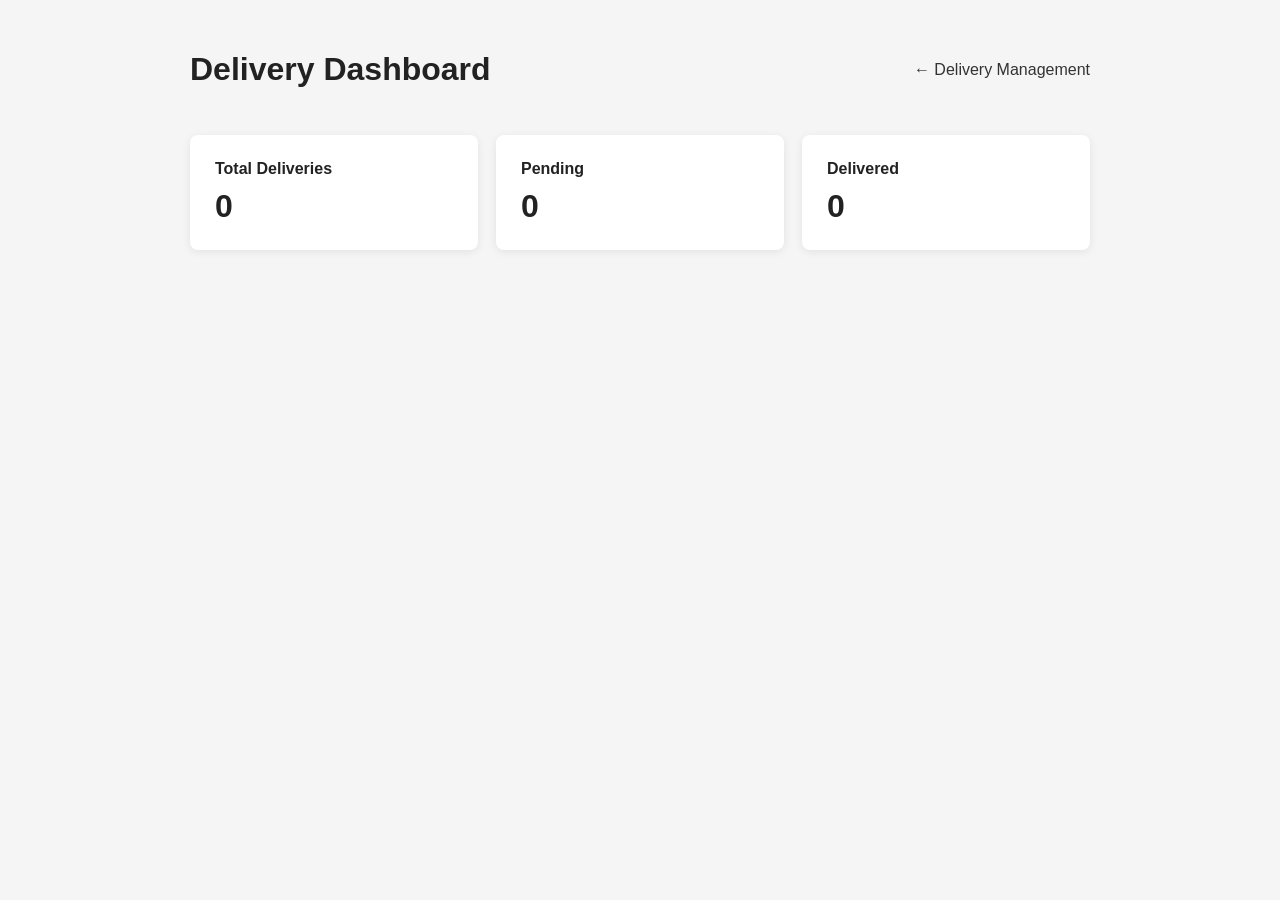
==== src/main/resources/templates/dashboard.html @ 8f83f923 "Complete MVP dashboard and role workflow" ====
<!DOCTYPE html>
<html lang="en">
<head>
    <meta charset="UTF-8">
    <meta name="viewport" content="width=device-width, initial-scale=1.0">
    <title>Delivery Dashboard</title>
    <style>
        body {
            font-family: Arial, sans-serif;
            margin: 0;
            padding: 30px;
            background: #f5f5f5;
            color: #222;
        }
        .container {
            max-width: 900px;
            margin: auto;
        }
        .header {
            display: flex;
            justify-content: space-between;
            align-items: center;
            margin-bottom: 25px;
        }
        .header a {
            text-decoration: none;
            color: #333;
        }
        .cards {
            display: grid;
            grid-template-columns: repeat(3, 1fr);
            gap: 18px;
        }
        .card {
            background: white;
            padding: 25px;
            border-radius: 8px;
            box-shadow: 0 2px 8px rgba(0,0,0,.08);
        }
        .card h2 {
            margin: 0 0 10px;
            font-size: 16px;
        }
        .number {
            font-size: 32px;
            font-weight: bold;
        }
        @media (max-width: 700px) {
            .cards { grid-template-columns: 1fr; }
        }
    </style>
</head>
<body>
<div class="container">
    <div class="header">
        <h1>Delivery Dashboard</h1>
        <a href="/deliveries">← Delivery Management</a>
    </div>

    <div class="cards">
        <div class="card">
            <h2>Total Deliveries</h2>
            <div class="number" th:text="${total}">0</div>
        </div>

        <div class="card">
            <h2>Pending</h2>
            <div class="number" th:text="${pending}">0</div>
        </div>

        <div class="card">
            <h2>Delivered</h2>
            <div class="number" th:text="${delivered}">0</div>
        </div>
    </div>
</div>
</body>
</html>
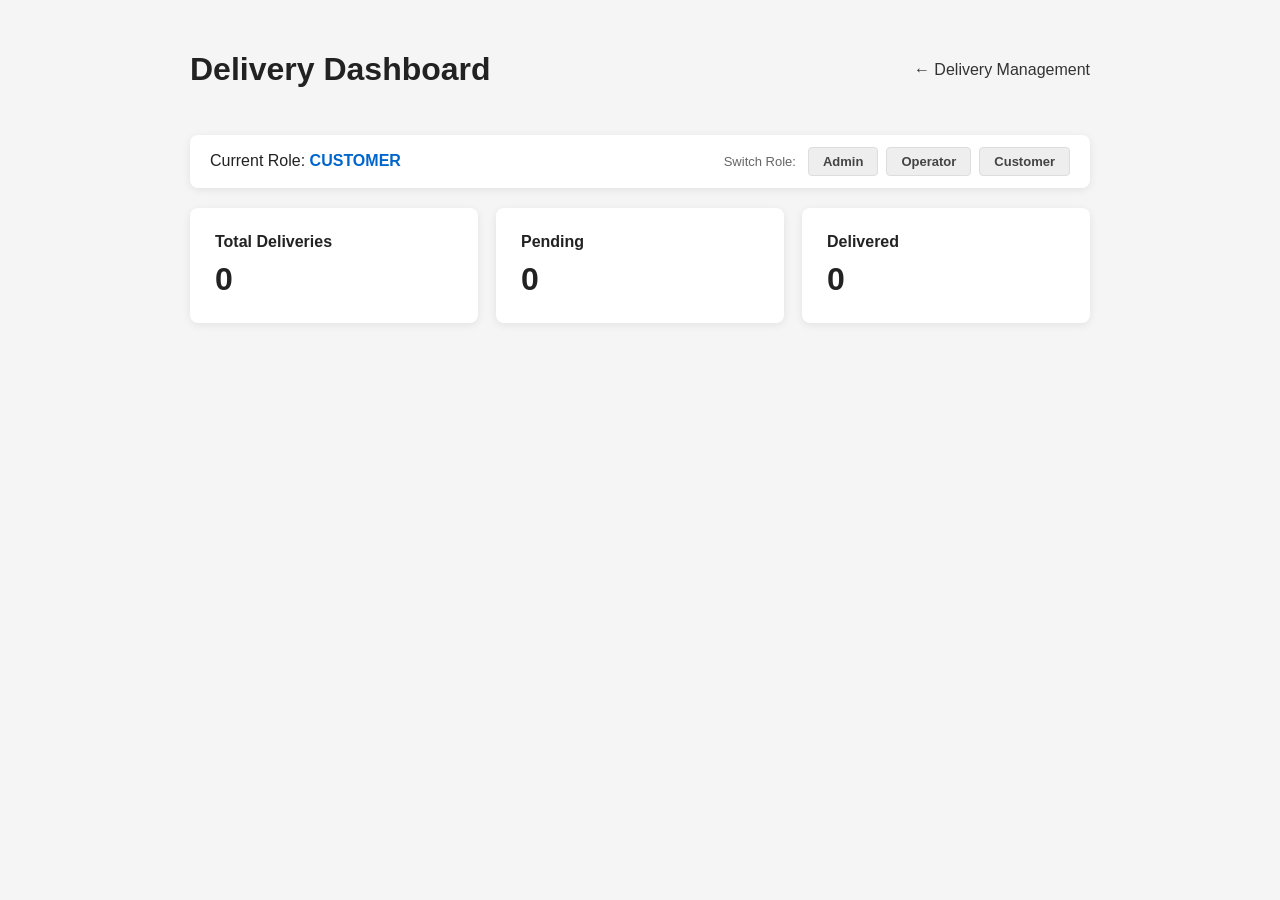
==== commit 299b0df6: "feat: add dashboard and role management controllers, views, and tests" ====
--- a/src/main/resources/templates/dashboard.html
+++ b/src/main/resources/templates/dashboard.html
@@ -47,6 +47,46 @@
         }
         @media (max-width: 700px) {
             .cards { grid-template-columns: 1fr; }
+            .role-bar { flex-direction: column; gap: 10px; align-items: flex-start; }
+        }
+        .role-bar {
+            display: flex;
+            align-items: center;
+            justify-content: space-between;
+            background: white;
+            padding: 12px 20px;
+            border-radius: 8px;
+            margin-bottom: 20px;
+            box-shadow: 0 2px 8px rgba(0,0,0,.08);
+        }
+        .role-badge {
+            color: #0066cc;
+            text-transform: uppercase;
+        }
+        .role-buttons {
+            display: flex;
+            align-items: center;
+            gap: 8px;
+        }
+        .role-btn {
+            display: inline-block;
+            padding: 6px 14px;
+            border-radius: 4px;
+            text-decoration: none;
+            font-size: 13px;
+            font-weight: 600;
+            color: #444;
+            background: #eee;
+            border: 1px solid #ddd;
+            transition: all 0.2s ease;
+        }
+        .role-btn:hover {
+            background: #e0e0e0;
+        }
+        .role-btn.active {
+            background: #0066cc;
+            color: white;
+            border-color: #0055aa;
         }
     </style>
 </head>
@@ -55,6 +95,16 @@
     <div class="header">
         <h1>Delivery Dashboard</h1>
         <a href="/deliveries">← Delivery Management</a>
+    </div>
+
+    <div class="role-bar">
+        <div>Current Role: <strong class="role-badge" th:text="${role}">CUSTOMER</strong></div>
+        <div class="role-buttons">
+            <span style="color: #666; font-size: 13px; margin-right: 4px;">Switch Role:</span>
+            <a th:href="@{/role(role='ADMIN', redirect='/dashboard')}" class="role-btn" th:classappend="${role == 'ADMIN'} ? 'active' : ''">Admin</a>
+            <a th:href="@{/role(role='OPERATIONS', redirect='/dashboard')}" class="role-btn" th:classappend="${role == 'OPERATIONS'} ? 'active' : ''">Operator</a>
+            <a th:href="@{/role(role='CUSTOMER', redirect='/dashboard')}" class="role-btn" th:classappend="${role == 'CUSTOMER'} ? 'active' : ''">Customer</a>
+        </div>
     </div>
 
     <div class="cards">
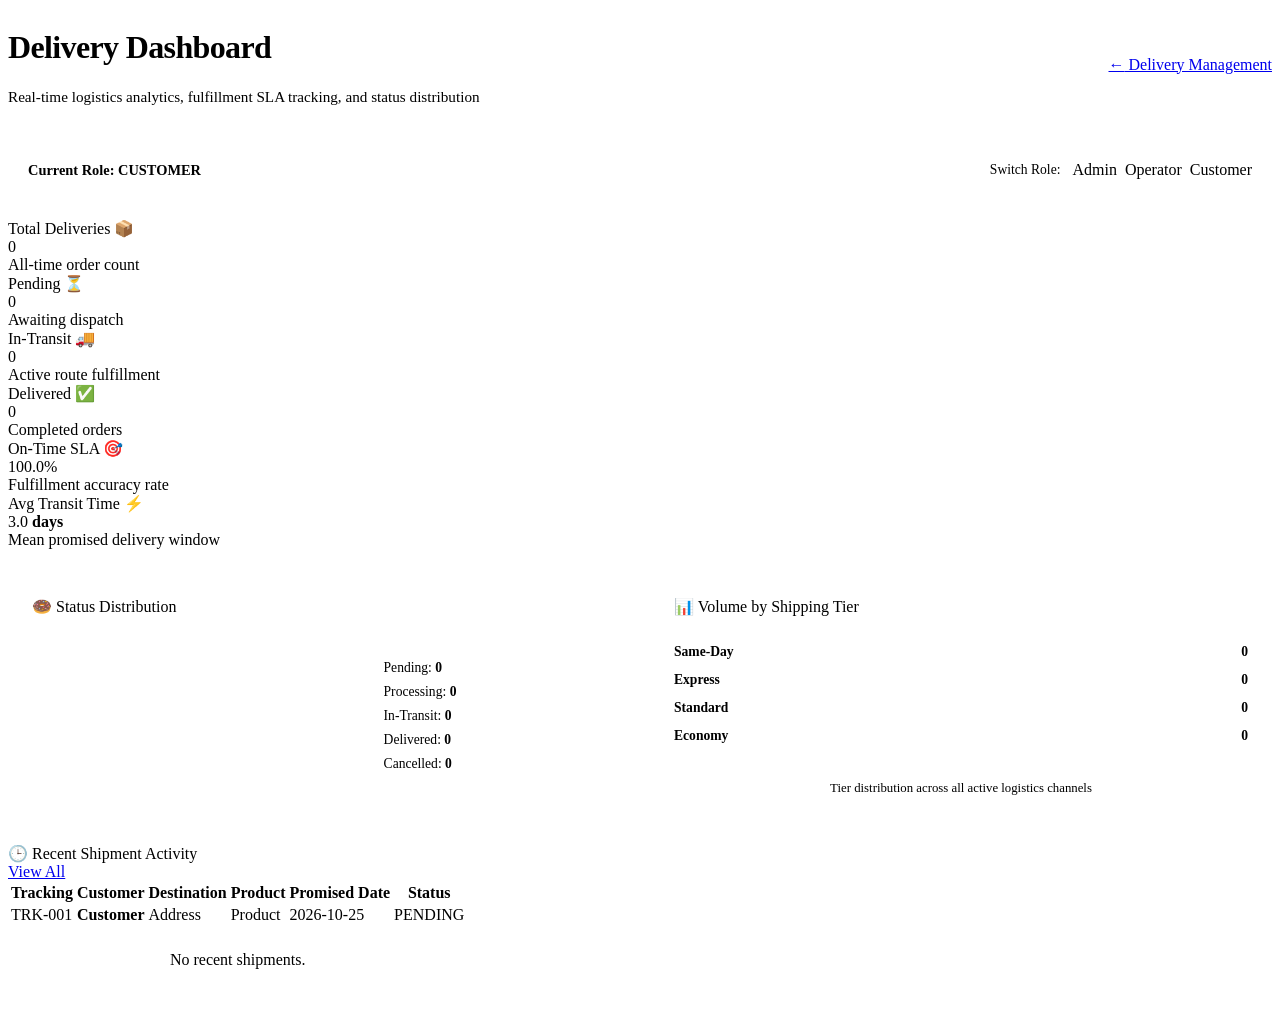
==== commit 3a3195cd: "feat: add application source code, test suites, and comprehensive task reports with screenshots" ====
--- a/src/main/resources/templates/dashboard.html
+++ b/src/main/resources/templates/dashboard.html
@@ -1,128 +1,320 @@
 <!DOCTYPE html>
-<html lang="en">
+<html lang="en" xmlns:th="http://www.thymeleaf.org">
 <head>
     <meta charset="UTF-8">
     <meta name="viewport" content="width=device-width, initial-scale=1.0">
-    <title>Delivery Dashboard</title>
+    <title>Delivery Dashboard - PromiseFlow</title>
+    <link rel="stylesheet" th:href="@{/css/styles.css}">
     <style>
-        body {
-            font-family: Arial, sans-serif;
-            margin: 0;
-            padding: 30px;
-            background: #f5f5f5;
-            color: #222;
-        }
-        .container {
-            max-width: 900px;
-            margin: auto;
-        }
-        .header {
+        .chart-grid {
+            display: grid;
+            grid-template-columns: repeat(auto-fit, minmax(320px, 1fr));
+            gap: 20px;
+            margin: 24px 0;
+        }
+        .chart-card {
+            background: var(--bg-card);
+            border: 1px solid var(--border-color);
+            border-radius: var(--radius-md);
+            padding: 24px;
             display: flex;
+            flex-direction: column;
             justify-content: space-between;
-            align-items: center;
-            margin-bottom: 25px;
-        }
-        .header a {
-            text-decoration: none;
-            color: #333;
-        }
-        .cards {
-            display: grid;
-            grid-template-columns: repeat(3, 1fr);
-            gap: 18px;
-        }
-        .card {
-            background: white;
-            padding: 25px;
-            border-radius: 8px;
-            box-shadow: 0 2px 8px rgba(0,0,0,.08);
-        }
-        .card h2 {
-            margin: 0 0 10px;
-            font-size: 16px;
-        }
-        .number {
-            font-size: 32px;
-            font-weight: bold;
-        }
-        @media (max-width: 700px) {
-            .cards { grid-template-columns: 1fr; }
-            .role-bar { flex-direction: column; gap: 10px; align-items: flex-start; }
-        }
-        .role-bar {
+        }
+        .bar-row {
             display: flex;
             align-items: center;
-            justify-content: space-between;
-            background: white;
-            padding: 12px 20px;
-            border-radius: 8px;
-            margin-bottom: 20px;
-            box-shadow: 0 2px 8px rgba(0,0,0,.08);
-        }
-        .role-badge {
-            color: #0066cc;
-            text-transform: uppercase;
-        }
-        .role-buttons {
-            display: flex;
-            align-items: center;
-            gap: 8px;
-        }
-        .role-btn {
-            display: inline-block;
-            padding: 6px 14px;
-            border-radius: 4px;
-            text-decoration: none;
-            font-size: 13px;
+            gap: 12px;
+            margin-bottom: 12px;
+            font-size: 0.85rem;
+        }
+        .bar-label {
+            width: 90px;
             font-weight: 600;
-            color: #444;
-            background: #eee;
-            border: 1px solid #ddd;
-            transition: all 0.2s ease;
-        }
-        .role-btn:hover {
-            background: #e0e0e0;
-        }
-        .role-btn.active {
-            background: #0066cc;
-            color: white;
-            border-color: #0055aa;
+            color: var(--text-secondary);
+        }
+        .bar-track {
+            flex: 1;
+            height: 12px;
+            background: var(--bg-surface);
+            border-radius: var(--radius-full);
+            overflow: hidden;
+            border: 1px solid var(--border-color);
+        }
+        .bar-fill {
+            height: 100%;
+            border-radius: var(--radius-full);
+            transition: width 0.6s ease;
         }
     </style>
 </head>
 <body>
-<div class="container">
-    <div class="header">
-        <h1>Delivery Dashboard</h1>
-        <a href="/deliveries">← Delivery Management</a>
+    <div th:replace="~{fragments/navbar :: navbar('dashboard')}"></div>
+
+    <div class="container">
+        <!-- Header -->
+        <div style="display: flex; align-items: center; justify-content: space-between; flex-wrap: wrap; gap: 14px; margin-bottom: 24px;">
+            <div>
+                <h1 style="font-size: 2rem; font-weight: 800; letter-spacing: -0.02em;">Delivery Dashboard</h1>
+                <p style="color: var(--text-secondary); font-size: 0.95rem;">Real-time logistics analytics, fulfillment SLA tracking, and status distribution</p>
+            </div>
+            <a href="/deliveries" class="btn btn-secondary">
+                <span>←</span> Delivery Management
+            </a>
+        </div>
+
+        <!-- Role Switching Bar (Maintains existing role-bar & role-badge classes) -->
+        <div class="card" style="padding: 16px 20px; margin-bottom: 24px; display: flex; align-items: center; justify-content: space-between; flex-wrap: wrap; gap: 12px;">
+            <div style="font-size: 0.9rem; font-weight: 600;">
+                Current Role: <strong class="role-badge" th:text="${role}">CUSTOMER</strong>
+            </div>
+
+            <div style="display: flex; align-items: center; gap: 8px;">
+                <span style="color: var(--text-muted); font-size: 0.85rem; margin-right: 4px;">Switch Role:</span>
+                <a th:href="@{/role(role='ADMIN', redirect='/dashboard')}" class="btn btn-sm btn-secondary" th:classappend="${role == 'ADMIN'} ? 'btn-primary' : ''">Admin</a>
+                <a th:href="@{/role(role='OPERATIONS', redirect='/dashboard')}" class="btn btn-sm btn-secondary" th:classappend="${role == 'OPERATIONS'} ? 'btn-primary' : ''">Operator</a>
+                <a th:href="@{/role(role='CUSTOMER', redirect='/dashboard')}" class="btn btn-sm btn-secondary" th:classappend="${role == 'CUSTOMER'} ? 'btn-primary' : ''">Customer</a>
+            </div>
+        </div>
+
+        <!-- Primary KPI Cards (Maintains cards, card, number classes for backwards compatibility) -->
+        <div class="cards kpi-grid">
+            <div class="card kpi-card">
+                <div class="kpi-header">
+                    <span class="kpi-label">Total Deliveries</span>
+                    <span class="kpi-icon">📦</span>
+                </div>
+                <div class="number kpi-value" th:text="${total}">0</div>
+                <div class="kpi-meta">All-time order count</div>
+            </div>
+
+            <div class="card kpi-card">
+                <div class="kpi-header">
+                    <span class="kpi-label">Pending</span>
+                    <span class="kpi-icon">⏳</span>
+                </div>
+                <div class="number kpi-value" th:text="${pending}">0</div>
+                <div class="kpi-meta">Awaiting dispatch</div>
+            </div>
+
+            <div class="card kpi-card">
+                <div class="kpi-header">
+                    <span class="kpi-label">In-Transit</span>
+                    <span class="kpi-icon">🚚</span>
+                </div>
+                <div class="kpi-value" th:text="${shipped}">0</div>
+                <div class="kpi-meta">Active route fulfillment</div>
+            </div>
+
+            <div class="card kpi-card">
+                <div class="kpi-header">
+                    <span class="kpi-label">Delivered</span>
+                    <span class="kpi-icon">✅</span>
+                </div>
+                <div class="number kpi-value" th:text="${delivered}">0</div>
+                <div class="kpi-meta">Completed orders</div>
+            </div>
+
+            <div class="card kpi-card">
+                <div class="kpi-header">
+                    <span class="kpi-label">On-Time SLA</span>
+                    <span class="kpi-icon">🎯</span>
+                </div>
+                <div class="kpi-value"><span th:text="${slaRate}">100.0</span>%</div>
+                <div class="kpi-meta">Fulfillment accuracy rate</div>
+            </div>
+
+            <div class="card kpi-card">
+                <div class="kpi-header">
+                    <span class="kpi-label">Avg Transit Time</span>
+                    <span class="kpi-icon">⚡</span>
+                </div>
+                <div class="kpi-value"><span th:text="${avgDays}">3.0</span> <span style="font-size: 1rem; font-weight: 600;">days</span></div>
+                <div class="kpi-meta">Mean promised delivery window</div>
+            </div>
+        </div>
+
+        <!-- Interactive Charts & Breakdowns -->
+        <div class="chart-grid">
+            <!-- Chart 1: Status Distribution -->
+            <div class="chart-card">
+                <div class="card-title" style="margin-bottom: 20px;">
+                    <span>🍩</span> Status Distribution
+                </div>
+
+                <div style="display: flex; align-items: center; justify-content: center; gap: 24px; flex-wrap: wrap;">
+                    <!-- Pure SVG Donut Chart -->
+                    <svg width="160" height="160" viewBox="0 0 42 42" style="transform: rotate(-90deg);">
+                        <circle cx="21" cy="21" r="15.915" fill="transparent" stroke="var(--bg-surface)" stroke-width="5"></circle>
+                        <!-- Segments calculated via JS -->
+                        <circle id="donutDelivered" cx="21" cy="21" r="15.915" fill="transparent" stroke="var(--status-delivered)" stroke-width="5" stroke-dasharray="0 100" stroke-dashoffset="0"></circle>
+                        <circle id="donutShipped" cx="21" cy="21" r="15.915" fill="transparent" stroke="var(--status-shipped)" stroke-width="5" stroke-dasharray="0 100" stroke-dashoffset="0"></circle>
+                        <circle id="donutProcessing" cx="21" cy="21" r="15.915" fill="transparent" stroke="var(--status-processing)" stroke-width="5" stroke-dasharray="0 100" stroke-dashoffset="0"></circle>
+                        <circle id="donutPending" cx="21" cy="21" r="15.915" fill="transparent" stroke="var(--status-pending)" stroke-width="5" stroke-dasharray="0 100" stroke-dashoffset="0"></circle>
+                    </svg>
+
+                    <div style="display: flex; flex-direction: column; gap: 8px; font-size: 0.85rem;">
+                        <div style="display: flex; align-items: center; gap: 8px;">
+                            <span style="width: 10px; height: 10px; border-radius: 50%; background: var(--status-pending);"></span>
+                            <span>Pending: <strong th:text="${pending}">0</strong></span>
+                        </div>
+                        <div style="display: flex; align-items: center; gap: 8px;">
+                            <span style="width: 10px; height: 10px; border-radius: 50%; background: var(--status-processing);"></span>
+                            <span>Processing: <strong th:text="${processing}">0</strong></span>
+                        </div>
+                        <div style="display: flex; align-items: center; gap: 8px;">
+                            <span style="width: 10px; height: 10px; border-radius: 50%; background: var(--status-shipped);"></span>
+                            <span>In-Transit: <strong th:text="${shipped}">0</strong></span>
+                        </div>
+                        <div style="display: flex; align-items: center; gap: 8px;">
+                            <span style="width: 10px; height: 10px; border-radius: 50%; background: var(--status-delivered);"></span>
+                            <span>Delivered: <strong th:text="${delivered}">0</strong></span>
+                        </div>
+                        <div style="display: flex; align-items: center; gap: 8px;">
+                            <span style="width: 10px; height: 10px; border-radius: 50%; background: var(--status-cancelled);"></span>
+                            <span>Cancelled: <strong th:text="${cancelled}">0</strong></span>
+                        </div>
+                    </div>
+                </div>
+            </div>
+
+            <!-- Chart 2: Shipping Tier Breakdown -->
+            <div class="chart-card">
+                <div class="card-title" style="margin-bottom: 20px;">
+                    <span>📊</span> Volume by Shipping Tier
+                </div>
+
+                <div>
+                    <div class="bar-row">
+                        <span class="bar-label">Same-Day</span>
+                        <div class="bar-track">
+                            <div class="bar-fill" id="fillSameDay" style="background: #ec4899; width: 0%;"></div>
+                        </div>
+                        <span style="font-weight: 700; width: 30px; text-align: right;" th:text="${sameDayCount}">0</span>
+                    </div>
+
+                    <div class="bar-row">
+                        <span class="bar-label">Express</span>
+                        <div class="bar-track">
+                            <div class="bar-fill" id="fillExpress" style="background: var(--primary); width: 0%;"></div>
+                        </div>
+                        <span style="font-weight: 700; width: 30px; text-align: right;" th:text="${expressCount}">0</span>
+                    </div>
+
+                    <div class="bar-row">
+                        <span class="bar-label">Standard</span>
+                        <div class="bar-track">
+                            <div class="bar-fill" id="fillStandard" style="background: #3b82f6; width: 0%;"></div>
+                        </div>
+                        <span style="font-weight: 700; width: 30px; text-align: right;" th:text="${standardCount}">0</span>
+                    </div>
+
+                    <div class="bar-row">
+                        <span class="bar-label">Economy</span>
+                        <div class="bar-track">
+                            <div class="bar-fill" id="fillEconomy" style="background: #10b981; width: 0%;"></div>
+                        </div>
+                        <span style="font-weight: 700; width: 30px; text-align: right;" th:text="${economyCount}">0</span>
+                    </div>
+                </div>
+
+                <div style="margin-top: 18px; font-size: 0.8rem; color: var(--text-muted); text-align: center;">
+                    Tier distribution across all active logistics channels
+                </div>
+            </div>
+        </div>
+
+        <!-- Recent Deliveries Feed -->
+        <div class="card" style="margin-bottom: 30px;">
+            <div class="card-header">
+                <div class="card-title">
+                    <span>🕒</span> Recent Shipment Activity
+                </div>
+                <a href="/deliveries" class="btn btn-sm btn-secondary">View All</a>
+            </div>
+
+            <div class="table-container">
+                <table>
+                    <thead>
+                    <tr>
+                        <th>Tracking</th>
+                        <th>Customer</th>
+                        <th>Destination</th>
+                        <th>Product</th>
+                        <th>Promised Date</th>
+                        <th>Status</th>
+                    </tr>
+                    </thead>
+                    <tbody>
+                    <tr th:each="item : ${recentDeliveries}">
+                        <td>
+                            <a th:href="@{'/track/' + ${item.trackingNumber}}" class="tracking-chip">
+                                <span th:text="${item.trackingNumber}">TRK-001</span>
+                            </a>
+                        </td>
+                        <td th:text="${item.customerName}" style="font-weight: 600;">Customer</td>
+                        <td th:text="${item.deliveryAddress}" style="color: var(--text-secondary);">Address</td>
+                        <td th:text="${item.productName}">Product</td>
+                        <td th:text="${item.promisedDate}">2026-10-25</td>
+                        <td>
+                            <span class="status-badge"
+                                  th:classappend="${item.status == 'PENDING'} ? 'pending' : (${item.status == 'PROCESSING'} ? 'processing' : (${item.status == 'SHIPPED'} ? 'shipped' : (${item.status == 'DELIVERED'} ? 'delivered' : 'cancelled')))">
+                                <span class="status-dot"></span>
+                                <span th:text="${item.status}">PENDING</span>
+                            </span>
+                        </td>
+                    </tr>
+                    <tr th:if="${#lists.isEmpty(recentDeliveries)}">
+                        <td colspan="6" style="text-align: center; color: var(--text-muted); padding: 24px;">No recent shipments.</td>
+                    </tr>
+                    </tbody>
+                </table>
+            </div>
+        </div>
     </div>
 
-    <div class="role-bar">
-        <div>Current Role: <strong class="role-badge" th:text="${role}">CUSTOMER</strong></div>
-        <div class="role-buttons">
-            <span style="color: #666; font-size: 13px; margin-right: 4px;">Switch Role:</span>
-            <a th:href="@{/role(role='ADMIN', redirect='/dashboard')}" class="role-btn" th:classappend="${role == 'ADMIN'} ? 'active' : ''">Admin</a>
-            <a th:href="@{/role(role='OPERATIONS', redirect='/dashboard')}" class="role-btn" th:classappend="${role == 'OPERATIONS'} ? 'active' : ''">Operator</a>
-            <a th:href="@{/role(role='CUSTOMER', redirect='/dashboard')}" class="role-btn" th:classappend="${role == 'CUSTOMER'} ? 'active' : ''">Customer</a>
-        </div>
-    </div>
-
-    <div class="cards">
-        <div class="card">
-            <h2>Total Deliveries</h2>
-            <div class="number" th:text="${total}">0</div>
-        </div>
-
-        <div class="card">
-            <h2>Pending</h2>
-            <div class="number" th:text="${pending}">0</div>
-        </div>
-
-        <div class="card">
-            <h2>Delivered</h2>
-            <div class="number" th:text="${delivered}">0</div>
-        </div>
-    </div>
-</div>
+    <script th:inline="javascript">
+        /*<![CDATA[*/
+        const total = /*[[${total}]]*/ 0;
+        const pending = /*[[${pending}]]*/ 0;
+        const processing = /*[[${processing}]]*/ 0;
+        const shipped = /*[[${shipped}]]*/ 0;
+        const delivered = /*[[${delivered}]]*/ 0;
+
+        const sameDay = /*[[${sameDayCount}]]*/ 0;
+        const express = /*[[${expressCount}]]*/ 0;
+        const standard = /*[[${standardCount}]]*/ 0;
+        const economy = /*[[${economyCount}]]*/ 0;
+
+        // Render Donut Chart
+        if (total > 0) {
+            const pPct = (pending / total) * 100;
+            const prPct = (processing / total) * 100;
+            const sPct = (shipped / total) * 100;
+            const dPct = (delivered / total) * 100;
+
+            let offset = 0;
+            const setCircle = (id, pct) => {
+                const el = document.getElementById(id);
+                if (el) {
+                    el.setAttribute('stroke-dasharray', `${pct} ${100 - pct}`);
+                    el.setAttribute('stroke-dashoffset', `${-offset}`);
+                    offset += pct;
+                }
+            };
+            setCircle('donutDelivered', dPct);
+            setCircle('donutShipped', sPct);
+            setCircle('donutProcessing', prPct);
+            setCircle('donutPending', pPct);
+        }
+
+        // Render Bar Chart
+        const maxTier = Math.max(sameDay, express, standard, economy, 1);
+        document.getElementById('fillSameDay').style.width = `${(sameDay / maxTier) * 100}%`;
+        document.getElementById('fillExpress').style.width = `${(express / maxTier) * 100}%`;
+        document.getElementById('fillStandard').style.width = `${(standard / maxTier) * 100}%`;
+        document.getElementById('fillEconomy').style.width = `${(economy / maxTier) * 100}%`;
+        /*]]>*/
+    </script>
 </body>
 </html>
